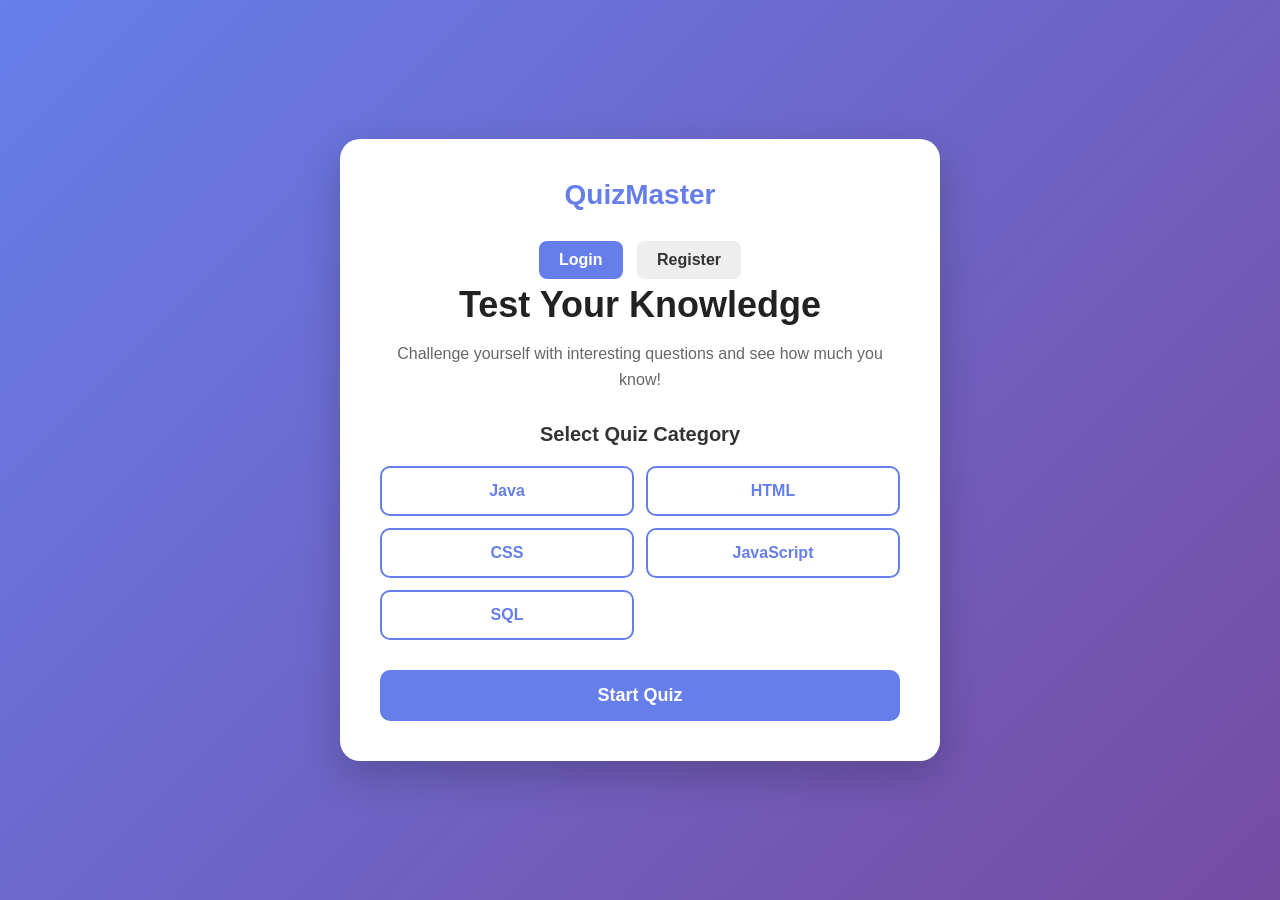
==== QuizProject/index.html @ 6862bc92 "Initial commit - QuizMaster full stack project" ====
<!DOCTYPE html>
<html lang="en">

<head>
    <meta charset="UTF-8">
    <meta name="viewport" content="width=device-width, initial-scale=1.0">
    <title>QuizMaster - Online Quiz</title>

    <link rel="stylesheet" href="css/style.css">
</head>

<body>

    <div class="container">

        <div class="quiz-card">

            <div class="logo">
                QuizMaster
            </div>
            <a href="login.html" class="login-btn">
                Login
            </a>

            <a href="register.html" class="register-btn">
                Register
            </a>

            <h1>Test Your Knowledge</h1>

            <p class="description">
                Challenge yourself with interesting questions
                and see how much you know!
            </p>

            <h2>Select Quiz Category</h2>

            <div class="categories">

                <button class="category" data-category="Java">
                    Java
                </button>

                <button class="category" data-category="HTML">
                    HTML
                </button>

                <button class="category" data-category="CSS">
                    CSS
                </button>

                <button class="category" data-category="JavaScript">
                    JavaScript
                </button>

                <button class="category" data-category="SQL">
                    SQL
                </button>

            </div>

            <p id="message"></p>

            <button class="start-btn" id="startQuiz">
                Start Quiz
            </button>

        </div>

    </div>

    <script src="js/index.js"></script>

</body>

</html>
---- QuizProject/css/style.css ----
* {
    margin: 0;
    padding: 0;
    box-sizing: border-box;
}

body {
    font-family: Arial, sans-serif;
    min-height: 100vh;

    display: flex;
    justify-content: center;
    align-items: center;

    background: linear-gradient(135deg, #667eea, #764ba2);
}

.container {
    width: 100%;
    padding: 20px;
}

.quiz-card {
    max-width: 600px;
    margin: auto;

    background: white;
    padding: 40px;

    border-radius: 20px;

    text-align: center;

    box-shadow: 0 15px 40px rgba(0, 0, 0, 0.2);
}

.logo {
    font-size: 28px;
    font-weight: bold;
    color: #667eea;

    margin-bottom: 25px;
}

h1 {
    font-size: 36px;
    color: #222;

    margin-bottom: 15px;
}

.description {
    color: #666;
    font-size: 16px;
    line-height: 1.6;

    margin-bottom: 30px;
}

h2 {
    font-size: 20px;
    color: #333;

    margin-bottom: 20px;
}

.categories {
    display: grid;

    grid-template-columns: repeat(2, 1fr);

    gap: 12px;

    margin-bottom: 30px;
}

.category {
    padding: 14px;

    border: 2px solid #667eea;

    border-radius: 10px;

    background: white;

    color: #667eea;

    font-size: 16px;
    font-weight: bold;

    cursor: pointer;

    transition: 0.3s;
}

.category:hover {
    background: #667eea;
    color: white;

    transform: translateY(-2px);
}

.start-btn {
    width: 100%;

    padding: 15px;

    border: none;

    border-radius: 10px;

    background: #667eea;

    color: white;

    font-size: 18px;
    font-weight: bold;

    cursor: pointer;

    transition: 0.3s;
}

.start-btn:hover {
    background: #5568d8;

    transform: translateY(-2px);
}
.login-btn,
.register-btn {
    display: inline-block;
    padding: 10px 20px;
    margin: 5px;

    border-radius: 8px;

    text-decoration: none;
    font-weight: bold;
}

.login-btn {
    background: #667eea;
    color: white;
}

.register-btn {
    background: #eee;
    color: #333;
}

@media (max-width: 500px) {

    .quiz-card {
        padding: 30px 20px;
    }

    h1 {
        font-size: 28px;
    }

    .categories {
        grid-template-columns: 1fr;
    }
}
.category.selected {
    background: #667eea;
    color: white;
    transform: translateY(-2px);
}

#message {
    color: #667eea;
    font-weight: bold;
    margin-bottom: 15px;
}
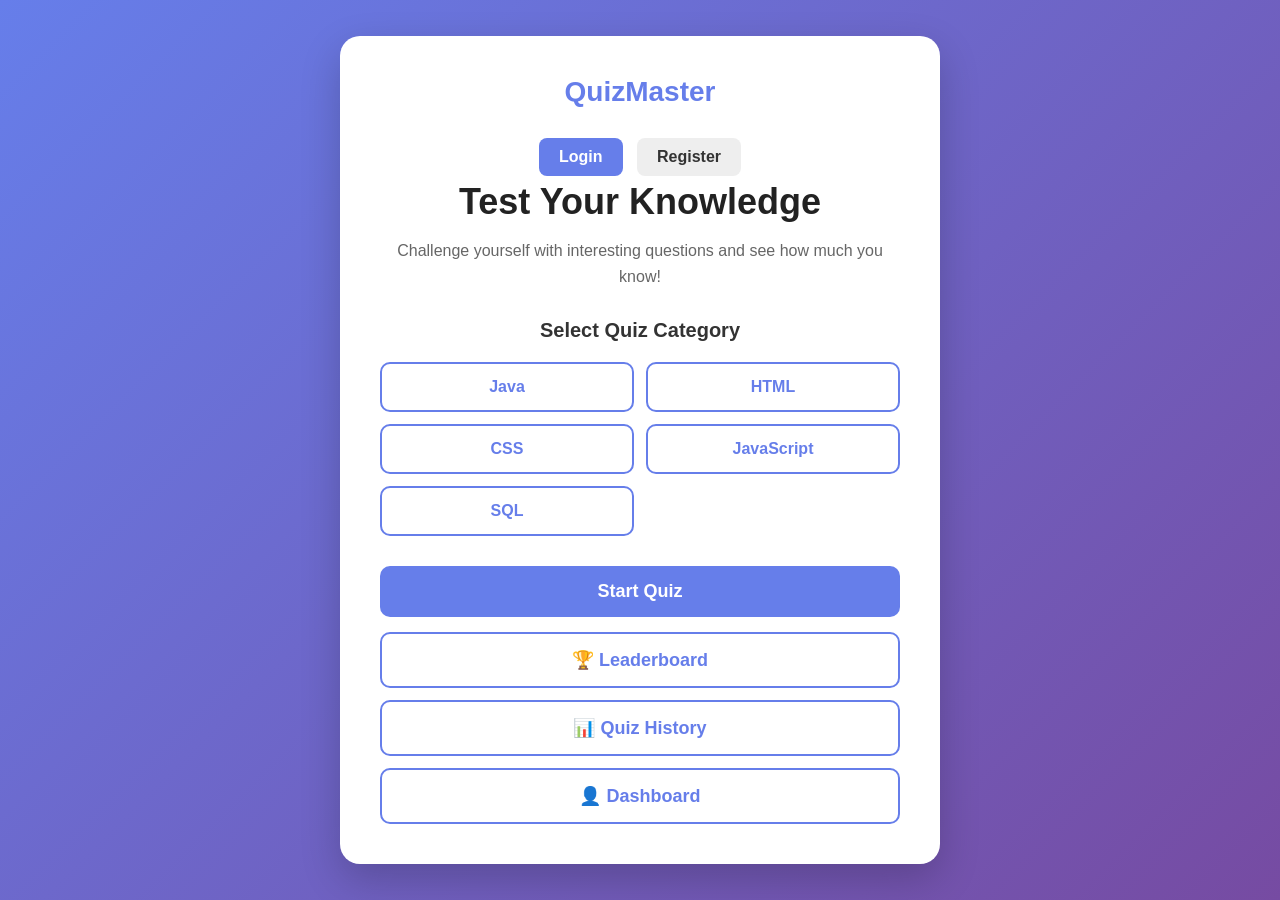
==== commit 2450c0e0: "Add dashboard admin panel security and README" ====
--- a/QuizProject/index.html
+++ b/QuizProject/index.html
@@ -64,6 +64,9 @@
             <button class="start-btn" id="startQuiz">
                 Start Quiz
             </button>
+            <button id="leaderboardBtn">🏆 Leaderboard</button>
+            <button id="historyBtn">📊 Quiz History</button>
+            <button id="dashboardBtn">👤 Dashboard</button>
 
         </div>
 
--- a/QuizProject/css/style.css
+++ b/QuizProject/css/style.css
@@ -172,4 +172,62 @@
     color: #667eea;
     font-weight: bold;
     margin-bottom: 15px;
+}
+#leaderboardBtn {
+    width: 100%;
+    padding: 15px;
+    margin-top: 15px;
+    border: none;
+    border-radius: 10px;
+    background: #ffffff;
+    color: #667eea;
+    border: 2px solid #667eea;
+    font-size: 18px;
+    font-weight: bold;
+    cursor: pointer;
+    transition: 0.3s;
+}
+
+#leaderboardBtn:hover {
+    background: #667eea;
+    color: white;
+    transform: translateY(-2px);
+}
+#historyBtn {
+    width: 100%;
+    padding: 15px;
+    margin-top: 12px;
+    border: 2px solid #667eea;
+    border-radius: 10px;
+    background: #ffffff;
+    color: #667eea;
+    font-size: 18px;
+    font-weight: bold;
+    cursor: pointer;
+    transition: 0.3s;
+}
+
+#historyBtn:hover {
+    background: #667eea;
+    color: white;
+    transform: translateY(-2px);
+}
+#dashboardBtn {
+    width: 100%;
+    padding: 15px;
+    margin-top: 12px;
+    border: 2px solid #667eea;
+    border-radius: 10px;
+    background: #ffffff;
+    color: #667eea;
+    font-size: 18px;
+    font-weight: bold;
+    cursor: pointer;
+    transition: 0.3s;
+}
+
+#dashboardBtn:hover {
+    background: #667eea;
+    color: white;
+    transform: translateY(-2px);
 }
